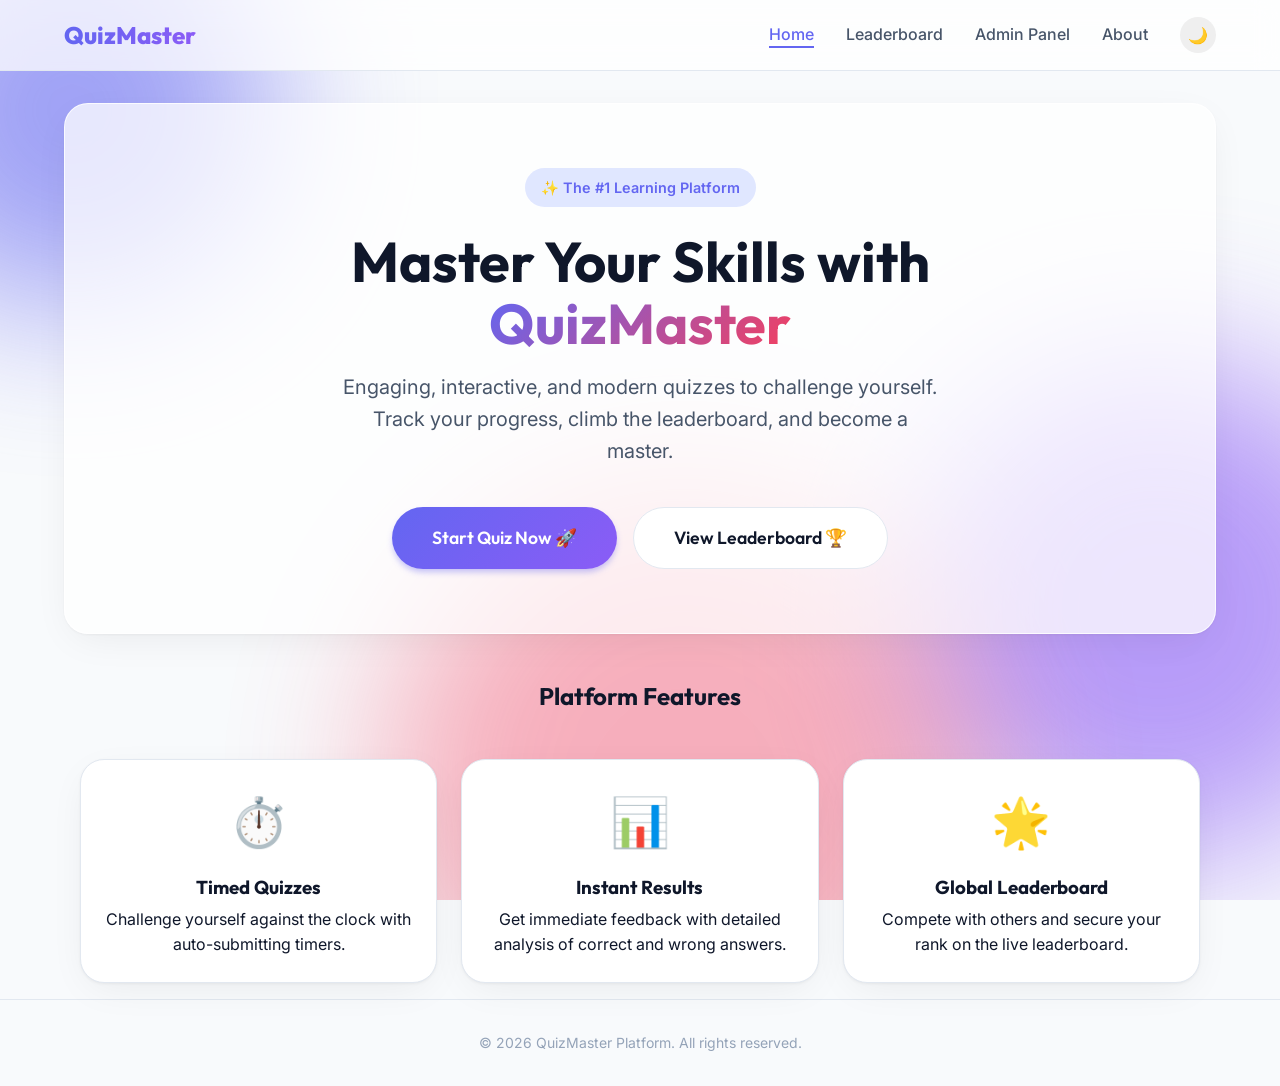
==== index.html @ 68ca7a82 "Initial commit" ====
<!DOCTYPE html>
<html lang="en" data-theme="light">
<head>
    <meta charset="UTF-8">
    <meta name="viewport" content="width=device-width, initial-scale=1.0">
    <title>QuizMaster - Online Assessment Platform</title>
    <meta name="description" content="A modern online quiz and assessment platform to test your knowledge.">
    <link rel="stylesheet" href="css/style.css">
</head>
<body>
    <!-- Navbar -->
    <nav class="navbar">
        <div class="container nav-container">
            <a href="index.html" class="nav-brand">
                <span>QuizMaster</span>
            </a>
            <button class="mobile-menu-btn">☰</button>
            <ul class="nav-links">
                <li><a href="index.html" class="nav-link active">Home</a></li>
                <li><a href="leaderboard.html" class="nav-link">Leaderboard</a></li>
                <li><a href="admin.html" class="nav-link">Admin Panel</a></li>
                <li><a href="about.html" class="nav-link">About</a></li>
                <li><button class="btn btn-icon theme-toggle" aria-label="Toggle dark mode">🌙</button></li>
            </ul>
        </div>
    </nav>

    <!-- Background Blobs -->
    <div class="blob-container">
        <div class="blob blob-1"></div>
        <div class="blob blob-2"></div>
        <div class="blob blob-3"></div>
    </div>

    <!-- Hero Section -->
    <main class="container" style="position: relative; z-index: 10;">
        <section class="hero text-center p-8 mt-8 animate-fade-in glass-card" style="padding: 4rem 2rem; background: var(--glass-bg); border: 1px solid var(--glass-border);">
            <div style="display: inline-block; padding: 0.5rem 1rem; border-radius: 50px; background: var(--primary-light); color: var(--primary-color); font-weight: 600; font-size: 0.9rem; margin-bottom: 1.5rem;">✨ The #1 Learning Platform</div>
            <h1 style="font-size: 3.5rem; margin-bottom: 1rem; line-height: 1.1;">Master Your Skills with <br><span class="text-gradient">QuizMaster</span></h1>
            <p style="font-size: 1.25rem; color: var(--text-secondary); max-width: 600px; margin: 0 auto 2.5rem;">
                Engaging, interactive, and modern quizzes to challenge yourself. Track your progress, climb the leaderboard, and become a master.
            </p>
            
            <div class="flex justify-center gap-4" style="flex-wrap: wrap;">
                <a href="about.html" class="btn btn-primary btn-lg" style="font-size: 1.1rem; padding: 1rem 2.5rem; border-radius: 50px;">
                    Start Quiz Now 🚀
                </a>
                <a href="leaderboard.html" class="btn btn-secondary btn-lg" style="font-size: 1.1rem; padding: 1rem 2.5rem; border-radius: 50px;">
                    View Leaderboard 🏆
                </a>
            </div>
        </section>

        <!-- Features Section -->
        <section class="features flex flex-col gap-6 mt-8 p-4">
            <h2 class="text-center mb-6">Platform Features</h2>
            <div style="display: grid; grid-template-columns: repeat(auto-fit, minmax(300px, 1fr)); gap: 1.5rem;">
                
                <div class="glass-card p-6 text-center">
                    <div style="font-size: 3rem; margin-bottom: 1rem;">⏱️</div>
                    <h3 class="mb-2">Timed Quizzes</h3>
                    <p class="text-secondary">Challenge yourself against the clock with auto-submitting timers.</p>
                </div>
                
                <div class="glass-card p-6 text-center">
                    <div style="font-size: 3rem; margin-bottom: 1rem;">📊</div>
                    <h3 class="mb-2">Instant Results</h3>
                    <p class="text-secondary">Get immediate feedback with detailed analysis of correct and wrong answers.</p>
                </div>
                
                <div class="glass-card p-6 text-center">
                    <div style="font-size: 3rem; margin-bottom: 1rem;">🌟</div>
                    <h3 class="mb-2">Global Leaderboard</h3>
                    <p class="text-secondary">Compete with others and secure your rank on the live leaderboard.</p>
                </div>
                
            </div>
        </section>
    </main>

    <!-- Footer -->
    <footer>
        <div class="container">
            <p>&copy; 2026 QuizMaster Platform. All rights reserved.</p>
        </div>
    </footer>

    <script src="js/theme.js"></script>
    <script src="js/app.js"></script>
</body>
</html>
---- css/style.css ----
/* 
  Online Quiz & Assessment Platform
  Core Stylesheet
*/

@import url('https://fonts.googleapis.com/css2?family=Inter:wght@300;400;500;600;700&family=Outfit:wght@500;600;700;800&display=swap');

:root {
  /* Light Theme Variables */
  --primary-color: #6366f1; /* Indigo 500 */
  --primary-hover: #4f46e5; /* Indigo 600 */
  --primary-light: #e0e7ff; /* Indigo 100 */
  --secondary-color: #8b5cf6; /* Violet 500 */
  --accent-color: #f43f5e; /* Rose 500 */
  --success-color: #10b981; /* Emerald 500 */
  --warning-color: #f59e0b; /* Amber 500 */
  --danger-color: #ef4444; /* Red 500 */
  
  --bg-color: #f8fafc; /* Slate 50 */
  --surface-color: #ffffff;
  --text-primary: #0f172a; /* Slate 900 */
  --text-secondary: #475569; /* Slate 600 */
  --text-tertiary: #94a3b8; /* Slate 400 */
  --border-color: #e2e8f0; /* Slate 200 */
  
  --glass-bg: rgba(255, 255, 255, 0.75);
  --glass-border: rgba(255, 255, 255, 0.8);
  --glass-shadow: 0 8px 32px rgba(31, 38, 135, 0.1);

  --font-heading: 'Outfit', sans-serif;
  --font-body: 'Inter', sans-serif;
  
  --border-radius-sm: 0.5rem;
  --border-radius-md: 1rem;
  --border-radius-lg: 1.5rem;
  --border-radius-full: 9999px;
  
  --transition-fast: 0.15s ease-in-out;
  --transition-normal: 0.3s ease-in-out;
}

[data-theme="dark"] {
  /* Dark Theme Variables */
  --bg-color: #0f172a; /* Slate 900 */
  --surface-color: #1e293b; /* Slate 800 */
  --text-primary: #f8fafc; /* Slate 50 */
  --text-secondary: #cbd5e1; /* Slate 300 */
  --text-tertiary: #64748b; /* Slate 500 */
  --border-color: #334155; /* Slate 700 */
  
  --glass-bg: rgba(30, 41, 59, 0.7);
  --glass-border: rgba(255, 255, 255, 0.1);
  --glass-shadow: 0 4px 30px rgba(0, 0, 0, 0.3);
  
  --primary-light: #312e81; /* Indigo 900 */
}

* {
  margin: 0;
  padding: 0;
  box-sizing: border-box;
}

body {
  font-family: var(--font-body);
  background-color: var(--bg-color);
  color: var(--text-primary);
  line-height: 1.6;
  transition: background-color var(--transition-normal), color var(--transition-normal);
  min-height: 100vh;
  display: flex;
  flex-direction: column;
  overflow-x: hidden;
}

h1, h2, h3, h4, h5, h6 {
  font-family: var(--font-heading);
  font-weight: 700;
  line-height: 1.2;
}

a {
  text-decoration: none;
  color: var(--primary-color);
  transition: color var(--transition-fast);
}

a:hover {
  color: var(--primary-hover);
}

ul {
  list-style: none;
}

/* Utilities */
.container {
  width: 100%;
  max-width: 1200px;
  margin: 0 auto;
  padding: 0 1.5rem;
}

.text-center { text-align: center; }
.text-primary { color: var(--primary-color); }
.text-success { color: var(--success-color); }
.text-danger { color: var(--danger-color); }

.flex { display: flex; }
.flex-col { flex-direction: column; }
.items-center { align-items: center; }
.justify-between { justify-content: space-between; }
.justify-center { justify-content: center; }
.gap-1 { gap: 0.25rem; }
.gap-2 { gap: 0.5rem; }
.gap-4 { gap: 1rem; }
.gap-6 { gap: 1.5rem; }

.mt-2 { margin-top: 0.5rem; }
.mt-4 { margin-top: 1rem; }
.mt-6 { margin-top: 1.5rem; }
.mt-8 { margin-top: 2rem; }
.mb-2 { margin-bottom: 0.5rem; }
.mb-4 { margin-bottom: 1rem; }
.mb-6 { margin-bottom: 1.5rem; }
.mb-8 { margin-bottom: 2rem; }

.p-4 { padding: 1rem; }
.p-6 { padding: 1.5rem; }
.p-8 { padding: 2rem; }

.hidden { display: none !important; }

/* Glassmorphism Classes */
.glass-panel {
  background: var(--glass-bg);
  backdrop-filter: blur(16px);
  -webkit-backdrop-filter: blur(16px);
  border: 1px solid var(--glass-border);
  box-shadow: var(--glass-shadow);
  border-radius: var(--border-radius-lg);
}

.glass-card {
  background: var(--surface-color);
  border: 1px solid var(--border-color);
  box-shadow: 0 10px 40px -10px rgba(0, 0, 0, 0.08), 0 1px 3px rgba(0, 0, 0, 0.05);
  border-radius: var(--border-radius-lg);
  transition: transform var(--transition-normal), box-shadow var(--transition-normal);
}

.glass-card:hover {
  transform: translateY(-5px);
  box-shadow: 0 20px 40px -10px rgba(0, 0, 0, 0.12), 0 4px 6px rgba(0, 0, 0, 0.05);
}

/* Buttons */
.btn {
  display: inline-flex;
  align-items: center;
  justify-content: center;
  padding: 0.75rem 1.5rem;
  font-family: var(--font-heading);
  font-weight: 600;
  border-radius: var(--border-radius-md);
  border: none;
  cursor: pointer;
  transition: all var(--transition-fast);
  font-size: 1rem;
  gap: 0.5rem;
}

.btn-primary {
  background: linear-gradient(135deg, var(--primary-color), var(--secondary-color));
  color: white;
  box-shadow: 0 4px 6px -1px rgba(99, 102, 241, 0.4);
}

.btn-primary:hover {
  transform: translateY(-2px);
  box-shadow: 0 10px 15px -3px rgba(99, 102, 241, 0.5);
}

.btn-primary:active {
  transform: translateY(0);
}

.btn-secondary {
  background-color: var(--surface-color);
  color: var(--text-primary);
  border: 1px solid var(--border-color);
}

.btn-secondary:hover {
  background-color: var(--primary-light);
  color: var(--primary-color);
  border-color: var(--primary-color);
}

.btn-danger {
  background-color: var(--danger-color);
  color: white;
}

.btn-danger:hover {
  background-color: #b91c1c; /* Red 700 */
}

.btn-success {
  background-color: var(--success-color);
  color: white;
}

.btn-icon {
  padding: 0.5rem;
  border-radius: var(--border-radius-full);
}

.btn:disabled {
  opacity: 0.6;
  cursor: not-allowed;
  transform: none !important;
  box-shadow: none !important;
}

/* Form Elements */
.form-group {
  margin-bottom: 1.25rem;
}

.form-label {
  display: block;
  font-weight: 500;
  margin-bottom: 0.5rem;
  color: var(--text-secondary);
}

.form-control {
  width: 100%;
  padding: 0.75rem 1rem;
  border-radius: var(--border-radius-md);
  border: 1px solid var(--border-color);
  background-color: var(--surface-color);
  color: var(--text-primary);
  font-family: var(--font-body);
  font-size: 1rem;
  transition: border-color var(--transition-fast), box-shadow var(--transition-fast);
}

.form-control:focus {
  outline: none;
  border-color: var(--primary-color);
  box-shadow: 0 0 0 3px rgba(99, 102, 241, 0.2);
}

/* Navbar */
.navbar {
  position: sticky;
  top: 0;
  z-index: 50;
  padding: 1rem 0;
  border-bottom: 1px solid var(--border-color);
  background: var(--glass-bg);
  backdrop-filter: blur(12px);
  -webkit-backdrop-filter: blur(12px);
}

.nav-container {
  display: flex;
  justify-content: space-between;
  align-items: center;
}

.nav-brand {
  font-family: var(--font-heading);
  font-size: 1.5rem;
  font-weight: 800;
  color: var(--primary-color);
  display: flex;
  align-items: center;
  gap: 0.5rem;
}

.nav-brand span {
  background: linear-gradient(to right, var(--primary-color), var(--secondary-color));
  -webkit-background-clip: text;
  -webkit-text-fill-color: transparent;
}

.nav-links {
  display: flex;
  gap: 2rem;
  align-items: center;
}

.nav-link {
  color: var(--text-secondary);
  font-weight: 500;
  position: relative;
}

.nav-link:hover, .nav-link.active {
  color: var(--primary-color);
}

.nav-link::after {
  content: '';
  position: absolute;
  bottom: -4px;
  left: 0;
  width: 0;
  height: 2px;
  background-color: var(--primary-color);
  transition: width var(--transition-normal);
}

.nav-link:hover::after, .nav-link.active::after {
  width: 100%;
}

.mobile-menu-btn {
  display: none;
  background: transparent;
  border: none;
  color: var(--text-primary);
  font-size: 1.5rem;
  cursor: pointer;
}

/* Main Content Area */
main {
  flex-grow: 1;
  padding: 2rem 0;
}

/* Badges */
.badge {
  display: inline-block;
  padding: 0.25rem 0.75rem;
  font-size: 0.75rem;
  font-weight: 600;
  border-radius: var(--border-radius-full);
}

.badge-primary { background-color: var(--primary-light); color: var(--primary-color); }
.badge-success { background-color: #d1fae5; color: #047857; }
.badge-warning { background-color: #fef3c7; color: #b45309; }
.badge-danger { background-color: #fee2e2; color: #b91c1c; }

[data-theme="dark"] .badge-success { background-color: rgba(16, 185, 129, 0.2); color: #34d399; }
[data-theme="dark"] .badge-warning { background-color: rgba(245, 158, 11, 0.2); color: #fbbf24; }
[data-theme="dark"] .badge-danger { background-color: rgba(239, 68, 68, 0.2); color: #f87171; }

/* Progress Bar */
.progress-container {
  width: 100%;
  height: 8px;
  background-color: var(--border-color);
  border-radius: var(--border-radius-full);
  overflow: hidden;
  margin-bottom: 1.5rem;
}

.progress-bar {
  height: 100%;
  background: linear-gradient(to right, var(--primary-color), var(--secondary-color));
  width: 0%;
  transition: width 0.5s ease-in-out;
  border-radius: var(--border-radius-full);
}

/* Animations */
@keyframes fadeIn {
  from { opacity: 0; transform: translateY(10px); }
  to { opacity: 1; transform: translateY(0); }
}

@keyframes pulse {
  0% { transform: scale(1); }
  50% { transform: scale(1.05); }
  100% { transform: scale(1); }
}

.animate-fade-in {
  animation: fadeIn 0.5s ease-out forwards;
}

.animate-pulse-warning {
  animation: pulse 1s infinite;
  color: var(--danger-color) !important;
}

/* Footer */
footer {
  text-align: center;
  padding: 2rem 0;
  border-top: 1px solid var(--border-color);
  color: var(--text-tertiary);
  font-size: 0.875rem;
  margin-top: auto;
}

/* Toasts */
#toast-container {
  position: fixed;
  bottom: 20px;
  right: 20px;
  z-index: 9999;
  display: flex;
  flex-direction: column;
  gap: 10px;
}

.toast {
  padding: 1rem 1.5rem;
  border-radius: var(--border-radius-md);
  background-color: var(--surface-color);
  color: var(--text-primary);
  box-shadow: var(--glass-shadow);
  border-left: 4px solid var(--primary-color);
  transform: translateX(120%);
  transition: transform 0.3s ease-out;
  display: flex;
  align-items: center;
  gap: 0.75rem;
}

.toast.show {
  transform: translateX(0);
}

.toast-success { border-left-color: var(--success-color); }
.toast-danger { border-left-color: var(--danger-color); }

/* Modals */
.modal-backdrop {
  position: fixed;
  top: 0; left: 0; right: 0; bottom: 0;
  background-color: rgba(0, 0, 0, 0.5);
  backdrop-filter: blur(4px);
  z-index: 100;
  display: flex;
  justify-content: center;
  align-items: center;
  opacity: 0;
  pointer-events: none;
  transition: opacity var(--transition-normal);
}

.modal-backdrop.show {
  opacity: 1;
  pointer-events: auto;
}

.modal {
  width: 90%;
  max-width: 500px;
  transform: translateY(-20px);
  transition: transform var(--transition-normal);
}

.modal-backdrop.show .modal {
  transform: translateY(0);
}

.modal-header {
  display: flex;
  justify-content: space-between;
  align-items: center;
  margin-bottom: 1rem;
}

.modal-close {
  background: none;
  border: none;
  font-size: 1.5rem;
  color: var(--text-tertiary);
  cursor: pointer;
}

.modal-close:hover {
  color: var(--text-primary);
}

/* Responsive Styles */
@media (max-width: 768px) {
  .nav-links {
    position: fixed;
    top: 70px;
    left: 0;
    width: 100%;
    background-color: var(--surface-color);
    flex-direction: column;
    padding: 2rem;
    gap: 1.5rem;
    box-shadow: 0 10px 15px -3px rgba(0, 0, 0, 0.1);
    clip-path: circle(0% at 100% 0);
    transition: clip-path 0.4s ease-out;
  }
  
  .nav-links.active {
    clip-path: circle(150% at 100% 0);
  }
  
  .mobile-menu-btn {
    display: block;
  }
}

/* Gradient Text */
.text-gradient {
  background: linear-gradient(135deg, var(--primary-color), var(--accent-color));
  -webkit-background-clip: text;
  -webkit-text-fill-color: transparent;
  display: inline-block;
}

/* Decorative Blobs */
.blob-container {
  position: absolute;
  top: 0;
  left: 0;
  width: 100%;
  height: 100vh;
  overflow: hidden;
  z-index: 0;
  pointer-events: none;
}

.blob {
  position: absolute;
  filter: blur(80px);
  z-index: 0;
  opacity: 0.6;
  border-radius: 50%;
  animation: float 10s ease-in-out infinite alternate;
}

.blob-1 {
  top: -10%;
  left: -10%;
  width: 400px;
  height: 400px;
  background: var(--primary-color);
  animation-delay: 0s;
}

.blob-2 {
  top: 40%;
  right: -10%;
  width: 500px;
  height: 500px;
  background: var(--secondary-color);
  animation-delay: -2s;
}

.blob-3 {
  bottom: -20%;
  left: 30%;
  width: 600px;
  height: 600px;
  background: var(--accent-color);
  opacity: 0.4;
  animation-delay: -4s;
}

@keyframes float {
  0% { transform: translate(0, 0) scale(1); }
  50% { transform: translate(30px, -50px) scale(1.1); }
  100% { transform: translate(-20px, 20px) scale(0.9); }
}

[data-theme="dark"] .blob {
  opacity: 0.3;
}
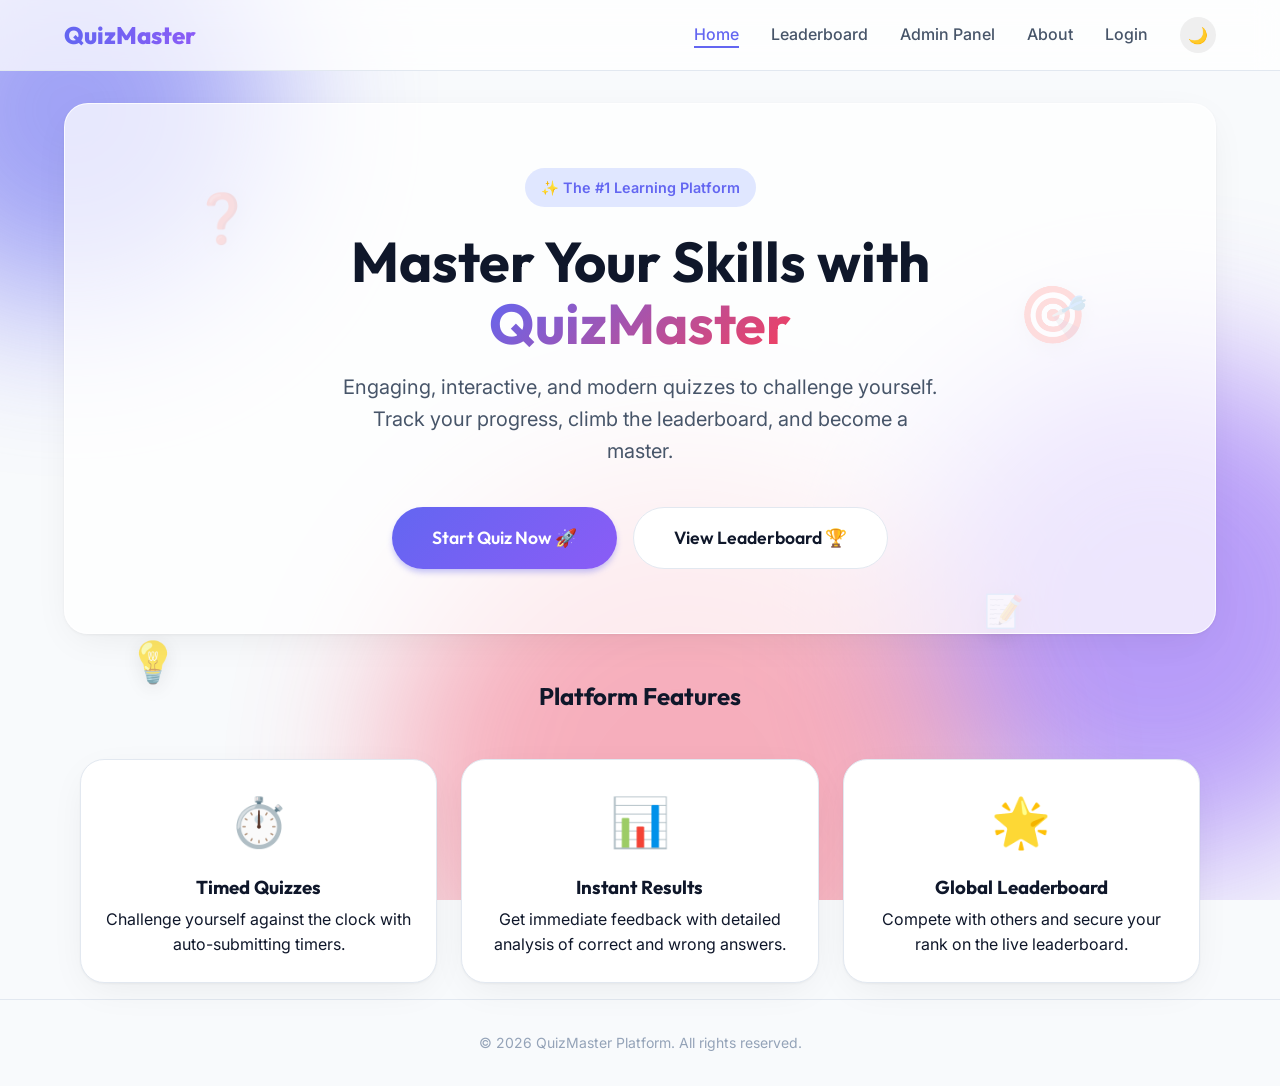
==== commit aaf16e32: "Added quiz timer and improved UI" ====
--- a/index.html
+++ b/index.html
@@ -20,29 +20,38 @@
                 <li><a href="leaderboard.html" class="nav-link">Leaderboard</a></li>
                 <li><a href="admin.html" class="nav-link">Admin Panel</a></li>
                 <li><a href="about.html" class="nav-link">About</a></li>
+                <li id="nav-auth-item"><a href="auth.html" class="nav-link">Login</a></li>
                 <li><button class="btn btn-icon theme-toggle" aria-label="Toggle dark mode">🌙</button></li>
             </ul>
         </div>
     </nav>
 
-    <!-- Background Blobs -->
+    <!-- Background Blobs & Floating Icons -->
     <div class="blob-container">
         <div class="blob blob-1"></div>
         <div class="blob blob-2"></div>
         <div class="blob blob-3"></div>
+        <!-- Floating Icons -->
+        <div class="floating-icon" style="top: 20%; left: 15%; animation-delay: 0s; font-size: 3rem;">❓</div>
+        <div class="floating-icon" style="top: 70%; left: 10%; animation-delay: 2s; font-size: 2.5rem;">💡</div>
+        <div class="floating-icon" style="top: 30%; right: 15%; animation-delay: 1.5s; font-size: 3.5rem;">🎯</div>
+        <div class="floating-icon" style="top: 65%; right: 20%; animation-delay: 3s; font-size: 2rem;">📝</div>
     </div>
 
     <!-- Hero Section -->
     <main class="container" style="position: relative; z-index: 10;">
-        <section class="hero text-center p-8 mt-8 animate-fade-in glass-card" style="padding: 4rem 2rem; background: var(--glass-bg); border: 1px solid var(--glass-border);">
-            <div style="display: inline-block; padding: 0.5rem 1rem; border-radius: 50px; background: var(--primary-light); color: var(--primary-color); font-weight: 600; font-size: 0.9rem; margin-bottom: 1.5rem;">✨ The #1 Learning Platform</div>
-            <h1 style="font-size: 3.5rem; margin-bottom: 1rem; line-height: 1.1;">Master Your Skills with <br><span class="text-gradient">QuizMaster</span></h1>
-            <p style="font-size: 1.25rem; color: var(--text-secondary); max-width: 600px; margin: 0 auto 2.5rem;">
+        <section class="hero text-center p-8 mt-8 glass-card" style="padding: 4rem 2rem; background: var(--glass-bg); border: 1px solid var(--glass-border);">
+            <div class="animate-slide-up" style="animation-delay: 0.1s;">
+                <div style="display: inline-block; padding: 0.5rem 1rem; border-radius: 50px; background: var(--primary-light); color: var(--primary-color); font-weight: 600; font-size: 0.9rem; margin-bottom: 1.5rem;">✨ The #1 Learning Platform</div>
+                <h1 style="font-size: 3.5rem; margin-bottom: 1rem; line-height: 1.1;">Master Your Skills with <br><span class="text-gradient">QuizMaster</span></h1>
+            </div>
+            
+            <p class="animate-slide-up" style="font-size: 1.25rem; color: var(--text-secondary); max-width: 600px; margin: 0 auto 2.5rem; animation-delay: 0.3s;">
                 Engaging, interactive, and modern quizzes to challenge yourself. Track your progress, climb the leaderboard, and become a master.
             </p>
             
-            <div class="flex justify-center gap-4" style="flex-wrap: wrap;">
-                <a href="about.html" class="btn btn-primary btn-lg" style="font-size: 1.1rem; padding: 1rem 2.5rem; border-radius: 50px;">
+            <div class="flex justify-center gap-4 animate-slide-up" style="flex-wrap: wrap; animation-delay: 0.5s;">
+                <a href="about.html" class="btn btn-primary btn-lg pulse-glow" style="font-size: 1.1rem; padding: 1rem 2.5rem; border-radius: 50px;">
                     Start Quiz Now 🚀
                 </a>
                 <a href="leaderboard.html" class="btn btn-secondary btn-lg" style="font-size: 1.1rem; padding: 1rem 2.5rem; border-radius: 50px;">
@@ -53,23 +62,23 @@
 
         <!-- Features Section -->
         <section class="features flex flex-col gap-6 mt-8 p-4">
-            <h2 class="text-center mb-6">Platform Features</h2>
+            <h2 class="text-center mb-6 animate-slide-up" style="animation-delay: 0.6s;">Platform Features</h2>
             <div style="display: grid; grid-template-columns: repeat(auto-fit, minmax(300px, 1fr)); gap: 1.5rem;">
                 
-                <div class="glass-card p-6 text-center">
-                    <div style="font-size: 3rem; margin-bottom: 1rem;">⏱️</div>
+                <div class="glass-card p-6 text-center animate-slide-up" style="animation-delay: 0.7s;">
+                    <div style="font-size: 3rem; margin-bottom: 1rem; display: inline-block;" class="float-subtle">⏱️</div>
                     <h3 class="mb-2">Timed Quizzes</h3>
                     <p class="text-secondary">Challenge yourself against the clock with auto-submitting timers.</p>
                 </div>
                 
-                <div class="glass-card p-6 text-center">
-                    <div style="font-size: 3rem; margin-bottom: 1rem;">📊</div>
+                <div class="glass-card p-6 text-center animate-slide-up" style="animation-delay: 0.8s;">
+                    <div style="font-size: 3rem; margin-bottom: 1rem; display: inline-block;" class="float-subtle" style="animation-delay: 1s;">📊</div>
                     <h3 class="mb-2">Instant Results</h3>
                     <p class="text-secondary">Get immediate feedback with detailed analysis of correct and wrong answers.</p>
                 </div>
                 
-                <div class="glass-card p-6 text-center">
-                    <div style="font-size: 3rem; margin-bottom: 1rem;">🌟</div>
+                <div class="glass-card p-6 text-center animate-slide-up" style="animation-delay: 0.9s;">
+                    <div style="font-size: 3rem; margin-bottom: 1rem; display: inline-block;" class="float-subtle" style="animation-delay: 2s;">🌟</div>
                     <h3 class="mb-2">Global Leaderboard</h3>
                     <p class="text-secondary">Compete with others and secure your rank on the live leaderboard.</p>
                 </div>
--- a/css/style.css
+++ b/css/style.css
@@ -571,5 +571,89 @@
 }
 
 [data-theme="dark"] .blob {
+  opacity: 0.4;
+  filter: blur(100px);
+}
+
+[data-theme="dark"] .blob-1 {
+  background: #3b0764; /* Deep Purple */
+}
+
+[data-theme="dark"] .blob-2 {
+  background: #064e3b; /* Deep Emerald */
+}
+
+[data-theme="dark"] .blob-3 {
+  background: #831843; /* Deep Pink */
+}
+
+[data-theme="dark"] .text-gradient {
+  background: linear-gradient(135deg, #a78bfa, #f472b6);
+  -webkit-background-clip: text;
+  -webkit-text-fill-color: transparent;
+}
+
+/* Accessibility & Focus States */
+*:focus-visible {
+  outline: 3px solid var(--primary-color);
+  outline-offset: 2px;
+  border-radius: 2px;
+}
+
+.btn:focus-visible, .form-control:focus-visible {
+  outline: none;
+  box-shadow: 0 0 0 3px var(--bg-color), 0 0 0 6px var(--primary-color);
+}
+
+/* Super Animations for Home Page */
+.floating-icon {
+  position: absolute;
+  opacity: 0.6;
+  z-index: 1;
+  pointer-events: none;
+  animation: float-icon 8s ease-in-out infinite alternate;
+  filter: drop-shadow(0 4px 10px rgba(0, 0, 0, 0.15));
+}
+
+[data-theme="dark"] .floating-icon {
   opacity: 0.3;
 }
+
+@keyframes float-icon {
+  0% { transform: translateY(0) rotate(0deg); }
+  50% { transform: translateY(-30px) rotate(15deg); }
+  100% { transform: translateY(10px) rotate(-10deg); }
+}
+
+.animate-slide-up {
+  opacity: 0;
+  transform: translateY(40px);
+  animation: slideUpFade 0.8s cubic-bezier(0.16, 1, 0.3, 1) forwards;
+}
+
+@keyframes slideUpFade {
+  to {
+    opacity: 1;
+    transform: translateY(0);
+  }
+}
+
+.pulse-glow {
+  animation: pulseGlow 2.5s infinite;
+}
+
+@keyframes pulseGlow {
+  0% { box-shadow: 0 0 0 0 rgba(99, 102, 241, 0.5); }
+  70% { box-shadow: 0 0 0 15px rgba(99, 102, 241, 0); }
+  100% { box-shadow: 0 0 0 0 rgba(99, 102, 241, 0); }
+}
+
+.float-subtle {
+  animation: floatSubtle 4s ease-in-out infinite;
+}
+
+@keyframes floatSubtle {
+  0%, 100% { transform: translateY(0); }
+  50% { transform: translateY(-10px); }
+}
+
